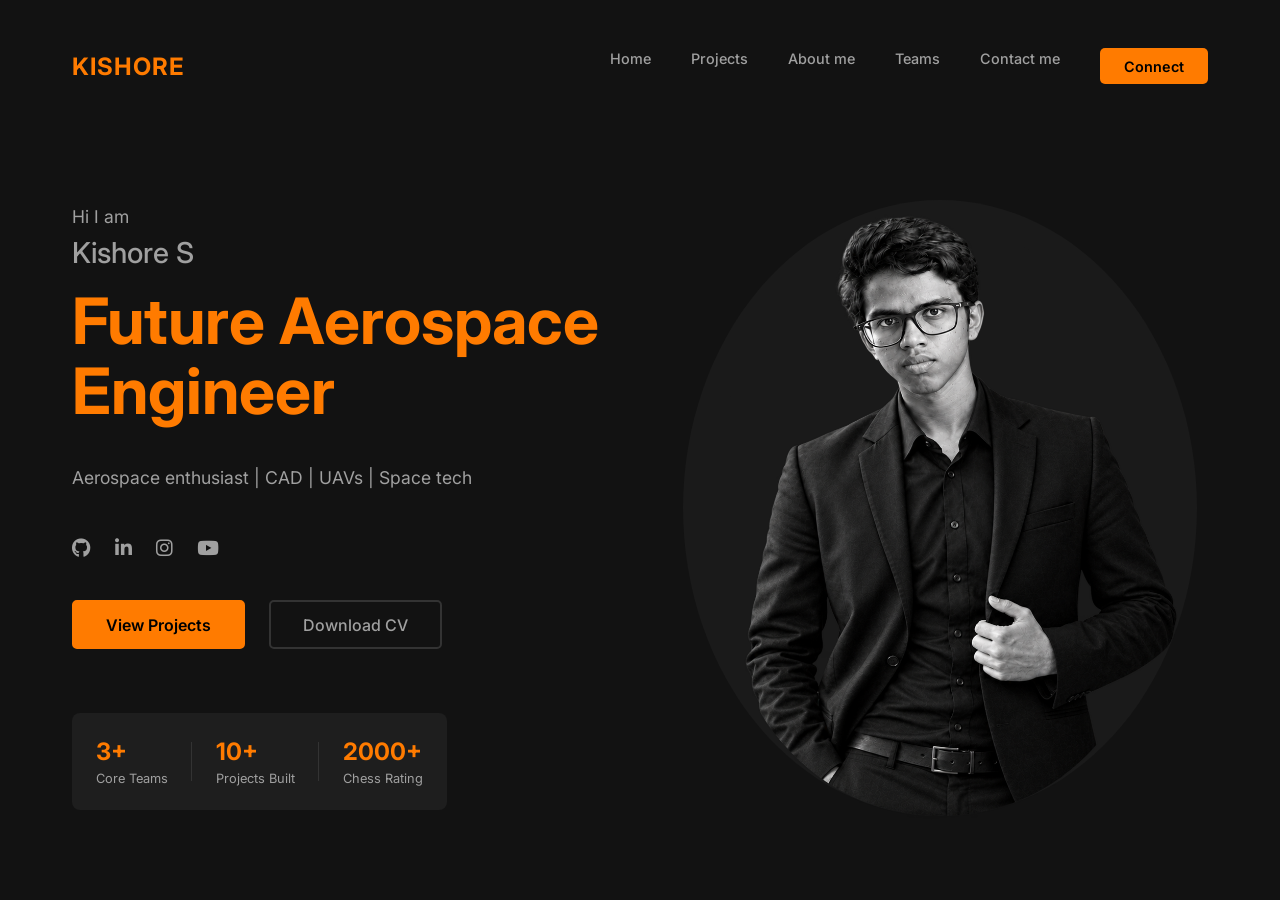
==== index.html @ 95f7b51a "changes saved" ====
<!DOCTYPE html>
<html lang="en">
<head>
    <meta charset="UTF-8">
    <meta name="viewport" content="width=device-width, initial-scale=1.0">
    <title>Kishore S | Aerospace & Software Engineering</title>
    <link href="https://fonts.googleapis.com/css2?family=Inter:wght@300;400;500;600;700&display=swap" rel="stylesheet">
    <!-- FontAwesome for the social icons -->
    <link rel="stylesheet" href="https://cdnjs.cloudflare.com/ajax/libs/font-awesome/6.4.0/css/all.min.css">
    
    <style>
        :root {
            --bg-color: #121212;
            --accent-color: #ff7b00; /* The orange from your reference */
            --text-main: #ffffff;
            --text-muted: #a0a0a0;
            --box-bg: #1e1e1e;
        }

        * {
            margin: 0;
            padding: 0;
            box-sizing: border-box;
            font-family: 'Inter', sans-serif;
        }

        body {
            background-color: var(--bg-color);
            color: var(--text-main);
            min-height: 100vh;
            display: flex;
            justify-content: center;
        }

        .container {
            width: 100%;
            max-width: 1200px;
            padding: 2rem;
            display: flex;
            flex-direction: column;
        }

        /* --- Navigation --- */
        nav {
            display: flex;
            justify-content: space-between;
            align-items: center;
            padding: 1rem 0 4rem 0;
        }

        .logo {
            color: var(--accent-color);
            font-size: 1.5rem;
            font-weight: 700;
            letter-spacing: 1px;
        }

        .nav-links {
            display: flex;
            gap: 2.5rem;
            list-style: none;
        }

        .nav-links li a {
            color: var(--text-muted);
            text-decoration: none;
            font-size: 0.9rem;
            font-weight: 500;
            transition: color 0.3s;
        }

        .nav-links li a:hover, .nav-links li a.active {
            color: var(--accent-color);
        }

        .nav-btn {
            background-color: var(--accent-color);
            color: #000;
            padding: 0.6rem 1.5rem;
            border-radius: 5px;
            text-decoration: none;
            font-weight: 600;
            font-size: 0.9rem;
            transition: opacity 0.3s;
        }

        .nav-btn:hover {
            opacity: 0.9;
        }

        /* --- Hero Section --- */
        .hero {
            display: grid;
            grid-template-columns: 1fr 1fr;
            align-items: center;
            gap: 4rem;
            flex-grow: 1;
        }

        /* Left Column */
        .intro-text p {
            color: var(--text-muted);
            font-size: 1.1rem;
            margin-bottom: 0.5rem;
        }

        .intro-text h2 {
            font-size: 1.8rem;
            font-weight: 500;
            margin-bottom: 1rem;
            color: var(--text-muted);
        }

        .intro-text h1 {
            font-size: 4rem;
            color: var(--accent-color);
            font-weight: 700;
            line-height: 1.1;
            margin-bottom: 2.5rem;
        }

        .social-icons {
            display: flex;
            gap: 1.5rem;
            margin-bottom: 2.5rem;
        }

        .social-icons a {
            color: var(--text-muted);
            font-size: 1.2rem;
            transition: color 0.3s;
        }

        .social-icons a:hover {
            color: var(--accent-color);
        }

        .action-buttons {
            display: flex;
            gap: 1.5rem;
            margin-bottom: 4rem;
        }

        .btn-primary {
            background-color: var(--accent-color);
            color: #000;
            padding: 0.8rem 2rem;
            border-radius: 5px;
            text-decoration: none;
            font-weight: 600;
            border: 2px solid var(--accent-color);
            transition: background-color 0.3s, color 0.3s;
        }

        .btn-primary:hover {
            background-color: transparent;
            color: var(--accent-color);
        }

        .btn-secondary {
            background-color: transparent;
            color: var(--text-muted);
            padding: 0.8rem 2rem;
            border-radius: 5px;
            text-decoration: none;
            font-weight: 500;
            border: 2px solid #333;
            transition: border-color 0.3s, color 0.3s;
        }

        .btn-secondary:hover {
            border-color: var(--text-muted);
            color: var(--text-main);
        }

        /* Stats Box */
        .stats-box {
            background-color: var(--box-bg);
            padding: 1.5rem;
            border-radius: 8px;
            display: inline-flex;
            gap: 3rem;
        }

        .stat-item {
            display: flex;
            flex-direction: column;
            position: relative;
        }

        /* Adds a subtle divider line between stats */
        .stat-item:not(:last-child)::after {
            content: '';
            position: absolute;
            right: -1.5rem;
            top: 10%;
            height: 80%;
            width: 1px;
            background-color: #333;
        }

        .stat-number {
            color: var(--accent-color);
            font-size: 1.5rem;
            font-weight: 700;
            margin-bottom: 0.3rem;
        }

        .stat-label {
            color: var(--text-muted);
            font-size: 0.8rem;
        }

        /* Right Column / Image Area */
        .image-container {
            position: relative;
            display: flex;
            justify-content: center;
            align-items: center;
            height: 600px;
        }

        /* The dark circle behind the person */
        .circle-backdrop {
            position: absolute;
            width: 514px;
            height: 616px;
            background-color: #1a1a1a;
            border-radius: 50%;
            z-index: 1;
        }

        /* Your actual image */
        .profile-pic {
            position: relative;
            z-index: 2;
            width: 245%;
            max-width: 640px;
            object-fit: cover;
            object-position: top;
            /* In a real scenario with a transparent PNG, it will sit perfectly over the circle */
        }
        
        @media (max-width: 968px) {
            .hero {
                grid-template-columns: 1fr;
                text-align: center;
            }
            .stats-box {
                justify-content: center;
            }
            .social-icons, .action-buttons {
                justify-content: center;
            }
        }
    </style>
</head>
<body>

    <div class="container">
        <!-- Navigation -->
        <nav>
            <div class="logo">KISHORE</div>
            <ul class="nav-links">


                <ul class="nav-links">
                <li><a href="index.html">Home</a></li>
                <li><a href="projects.html">Projects</a></li>
                <li><a href="about.html">About me</a></li>
                <li><a href="teams.html">Teams</a></li>
                <li><a href="contact.html">Contact me</a></li>
            </ul>

            <a href="connect.html" class="nav-btn">Connect</a>
        </nav>

        <!-- Main Content -->
        <main class="hero">
            
            <!-- Left Text Section -->
            <div class="intro-text">
                <p>Hi I am</p>
                <h2>Kishore S</h2>
                <h1>Future Aerospace <br>Engineer</h1>
                <p class="tagline">Aerospace enthusiast | CAD | UAVs | Space tech</p> <br><br>

                <div class="social-icons">
                    <a href="https://github.com/zyrixovath" target="_blank"><i class="fab fa-github"></i></a>
                    <a href="https://linkedin.com/in/kishore773" target="_blank"><i class="fab fa-linkedin-in"></i></a>
                    <a href="https://www.instagram.com/zyrixovath" target="_blank"><i class="fab fa-instagram"></i></a>
                    <a href="https://www.youtube.com/@KishoreS-h5v"><i class="fab fa-youtube"></i></a>
                </div>

                <div class="action-buttons">
                    <a href="#" class="btn-primary">View Projects</a>
                    <a href="#" class="btn-secondary">Download CV</a>
                </div>

                <!-- These stats can be updated next year when you've finalized everything! -->
                <div class="stats-box">
                    <div class="stat-item">
                        <span class="stat-number">3+</span>
                        <span class="stat-label">Core Teams</span>
                    </div>
                    <div class="stat-item">
                        <span class="stat-number">10+</span>
                        <span class="stat-label">Projects Built</span>
                    </div>
                    <div class="stat-item">
                        <span class="stat-number">2000+</span>
                        <span class="stat-label">Chess Rating</span>
                    </div>
                </div>
            </div>

            <!-- Right Image Section -->
            <div class="image-container">
                <div class="circle-backdrop"></div>
                <!-- HOW TO ADD YOUR PICTURE: 
                     1. Upload your picture (best if it's a transparent PNG) to your repository.
                     2. Change 'your-picture.png' below to the exact name of your file. -->
                <img src="kishorepic1.png" alt="Kishore S" class="profile-pic">
            </div>

        </main>
    </div>

</body>
</html>
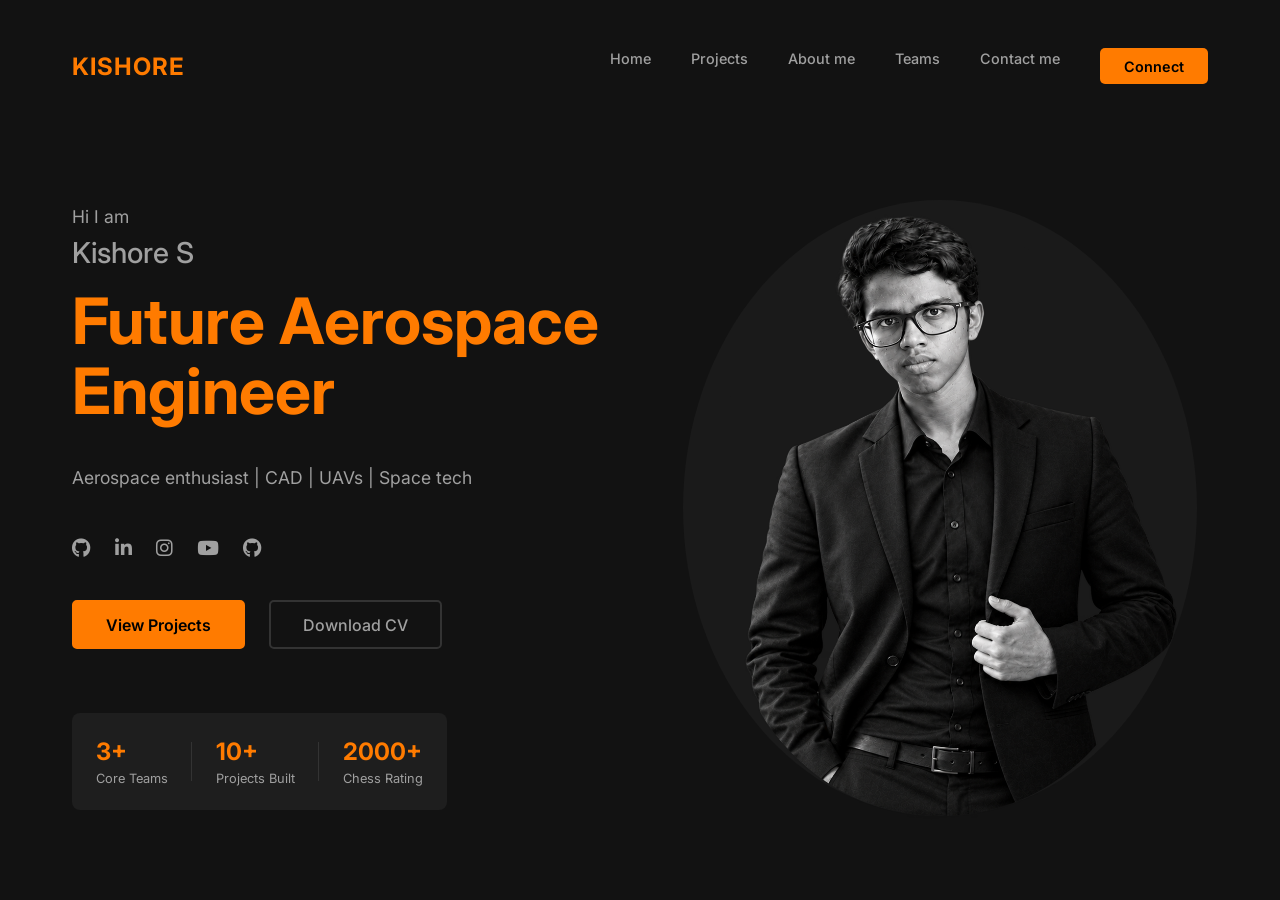
==== commit 1750cd52: "changes saved" ====
--- a/index.html
+++ b/index.html
@@ -290,11 +290,12 @@
                     <a href="https://linkedin.com/in/kishore773" target="_blank"><i class="fab fa-linkedin-in"></i></a>
                     <a href="https://www.instagram.com/zyrixovath" target="_blank"><i class="fab fa-instagram"></i></a>
                     <a href="https://www.youtube.com/@KishoreS-h5v"><i class="fab fa-youtube"></i></a>
+                    <a href="https://devpost.com/zyrixovath" target="_blank"><i class="fab fa-github"></i></a>
                 </div>
 
                 <div class="action-buttons">
-                    <a href="#" class="btn-primary">View Projects</a>
-                    <a href="#" class="btn-secondary">Download CV</a>
+                    <a href="projects.html" class="btn-primary">View Projects</a>
+                    <a href="kishore_resume.pdf" class="btn-secondary">Download CV</a>
                 </div>
 
                 <!-- These stats can be updated next year when you've finalized everything! -->
@@ -327,4 +328,4 @@
     </div>
 
 </body>
-</html>+</html>
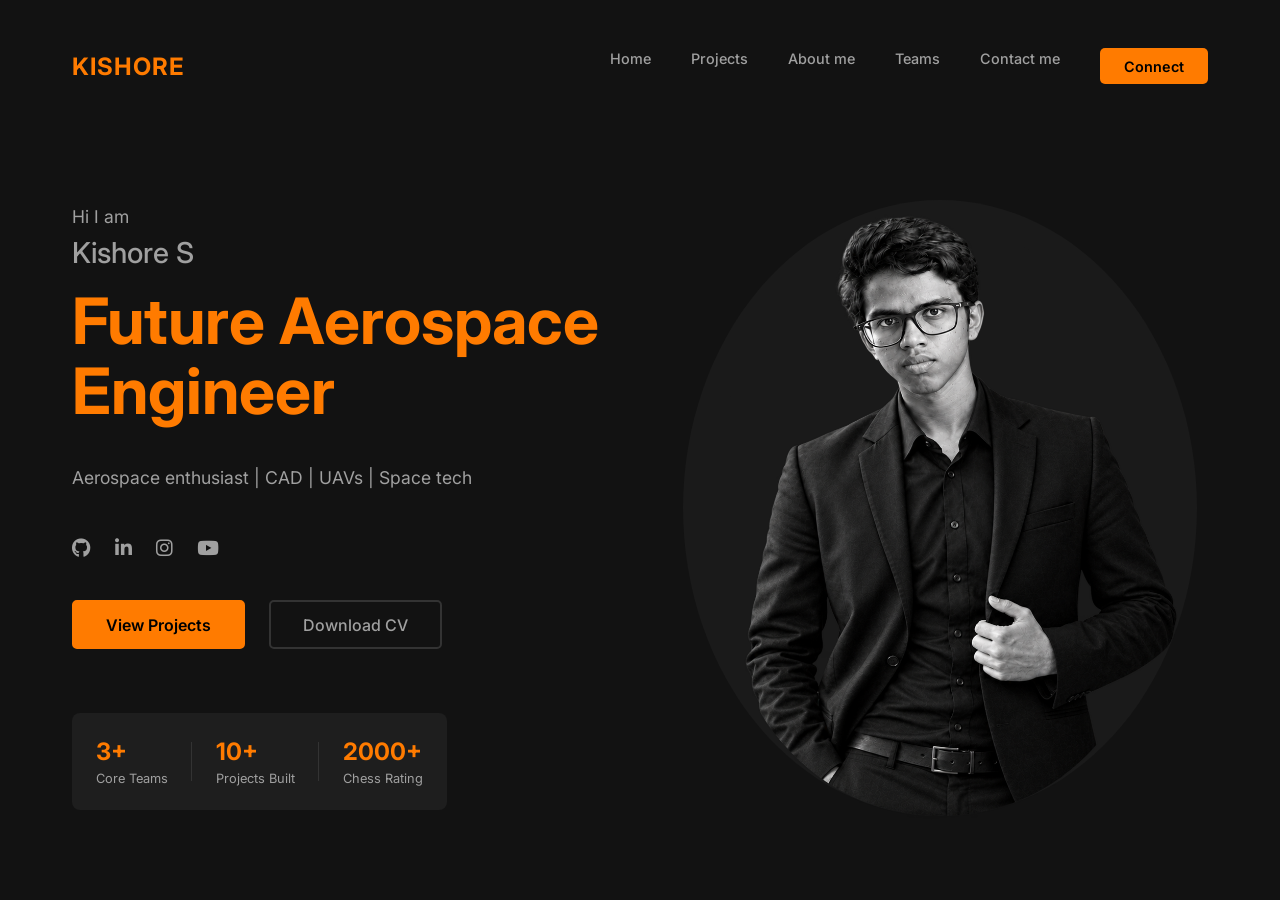
==== commit 5947b743: "changes saved" ====
--- a/index.html
+++ b/index.html
@@ -290,7 +290,7 @@
                     <a href="https://linkedin.com/in/kishore773" target="_blank"><i class="fab fa-linkedin-in"></i></a>
                     <a href="https://www.instagram.com/zyrixovath" target="_blank"><i class="fab fa-instagram"></i></a>
                     <a href="https://www.youtube.com/@KishoreS-h5v"><i class="fab fa-youtube"></i></a>
-                    <a href="https://devpost.com/zyrixovath" target="_blank"><i class="fab fa-github"></i></a>
+                    <a href="https://devpost.com/zyrixovath" target="_blank"><i class="fab fa-devpost"></i></a>
                 </div>
 
                 <div class="action-buttons">
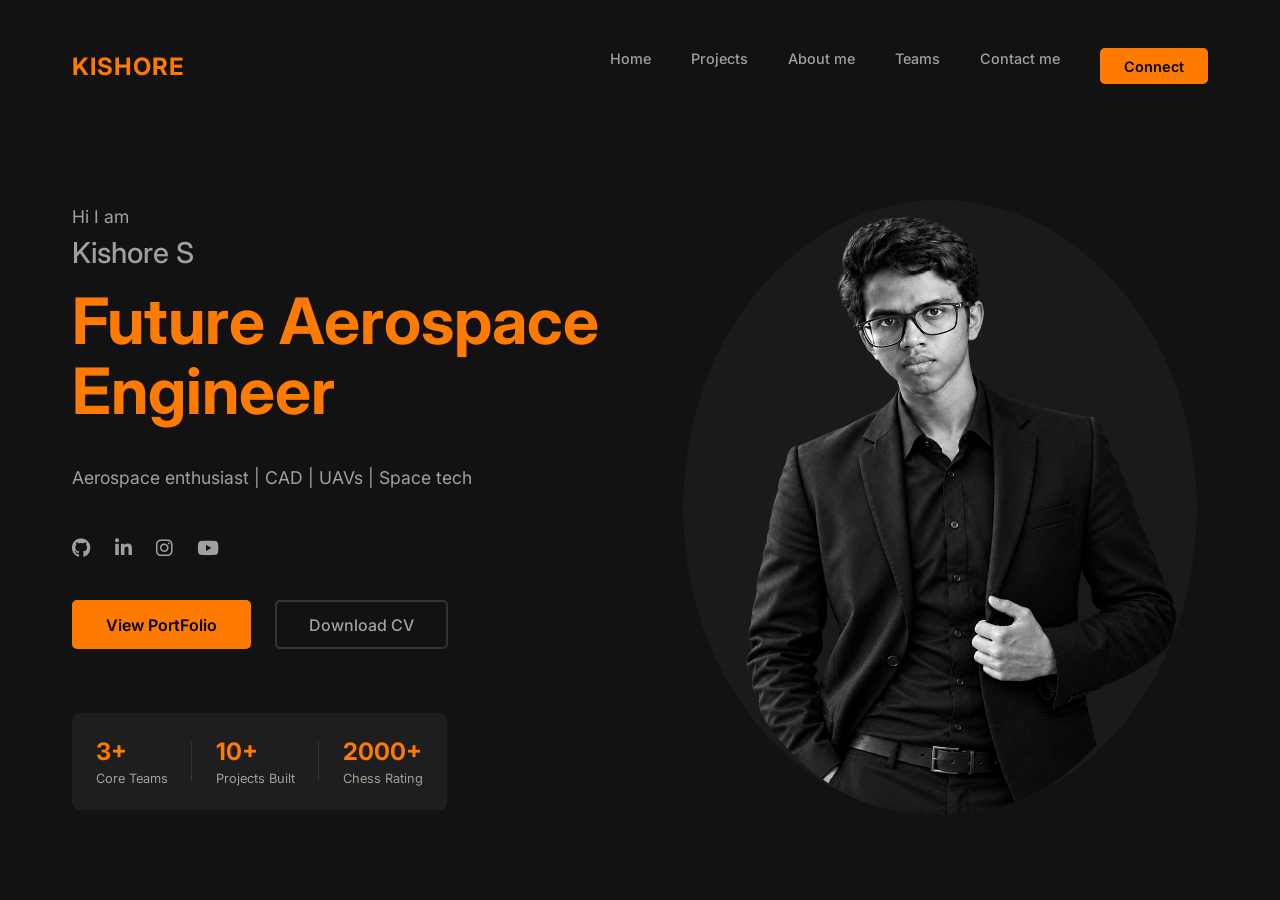
==== commit e64583c7: "changes saved" ====
--- a/index.html
+++ b/index.html
@@ -290,11 +290,10 @@
                     <a href="https://linkedin.com/in/kishore773" target="_blank"><i class="fab fa-linkedin-in"></i></a>
                     <a href="https://www.instagram.com/zyrixovath" target="_blank"><i class="fab fa-instagram"></i></a>
                     <a href="https://www.youtube.com/@KishoreS-h5v"><i class="fab fa-youtube"></i></a>
-                    <a href="https://devpost.com/zyrixovath" target="_blank"><i class="fab fa-devpost"></i></a>
                 </div>
 
                 <div class="action-buttons">
-                    <a href="projects.html" class="btn-primary">View Projects</a>
+                    <a href="https://devpost.com/zyrixovath" class="btn-primary">View PortFolio</a>
                     <a href="kishore_resume.pdf" class="btn-secondary">Download CV</a>
                 </div>
 
